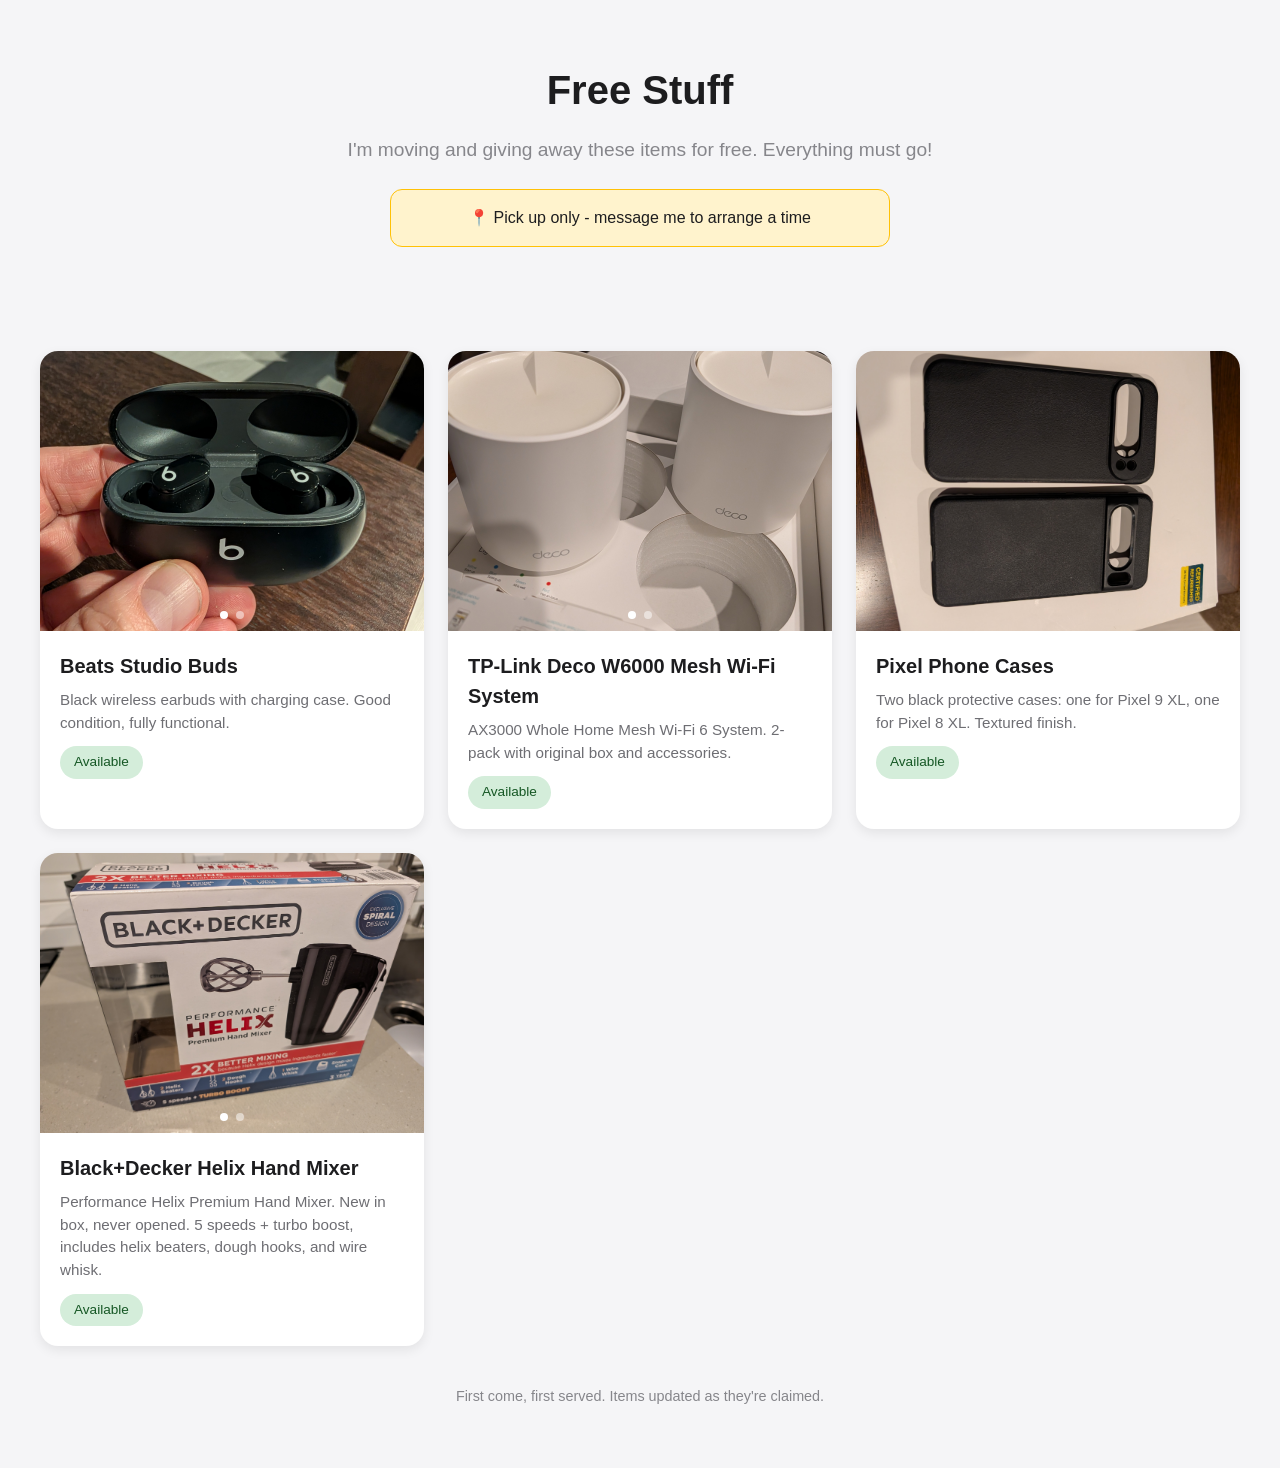
==== docs/free-stuff/index.html @ 8c1feb2b "Add free-stuff page" ====
<!DOCTYPE html>
<html lang="en">
<head>
  <meta charset="UTF-8">
  <meta name="viewport" content="width=device-width, initial-scale=1.0">
  <title>Free Stuff - Pick Up Only</title>
  <style>
    * {
      box-sizing: border-box;
      margin: 0;
      padding: 0;
    }

    body {
      font-family: -apple-system, BlinkMacSystemFont, 'Segoe UI', Roboto, Oxygen, Ubuntu, sans-serif;
      background: #f5f5f7;
      color: #1d1d1f;
      line-height: 1.5;
      padding: 20px;
    }

    .container {
      max-width: 1200px;
      margin: 0 auto;
    }

    header {
      text-align: center;
      padding: 40px 20px;
      margin-bottom: 40px;
    }

    h1 {
      font-size: 2.5rem;
      font-weight: 600;
      margin-bottom: 16px;
      color: #1d1d1f;
    }

    .subtitle {
      font-size: 1.2rem;
      color: #86868b;
      max-width: 600px;
      margin: 0 auto;
    }

    .notice {
      background: #fff3cd;
      border: 1px solid #ffc107;
      border-radius: 12px;
      padding: 16px 24px;
      margin: 24px auto;
      max-width: 500px;
      font-weight: 500;
    }

    .items-grid {
      display: grid;
      grid-template-columns: repeat(auto-fill, minmax(320px, 1fr));
      gap: 24px;
    }

    .item-card {
      background: white;
      border-radius: 18px;
      overflow: hidden;
      box-shadow: 0 4px 12px rgba(0,0,0,0.08);
      transition: transform 0.2s, box-shadow 0.2s;
    }

    .item-card:hover {
      transform: translateY(-4px);
      box-shadow: 0 8px 24px rgba(0,0,0,0.12);
    }

    .item-images {
      position: relative;
      height: 280px;
      overflow: hidden;
      background: #f5f5f7;
    }

    .item-images img {
      width: 100%;
      height: 100%;
      object-fit: cover;
      display: none;
    }

    .item-images img.active {
      display: block;
    }

    .image-nav {
      position: absolute;
      bottom: 12px;
      left: 50%;
      transform: translateX(-50%);
      display: flex;
      gap: 8px;
    }

    .image-dot {
      width: 8px;
      height: 8px;
      border-radius: 50%;
      background: rgba(255,255,255,0.5);
      border: none;
      cursor: pointer;
      transition: background 0.2s;
    }

    .image-dot.active {
      background: white;
    }

    .image-arrows {
      position: absolute;
      top: 50%;
      transform: translateY(-50%);
      width: 100%;
      display: flex;
      justify-content: space-between;
      padding: 0 8px;
      pointer-events: none;
    }

    .image-arrow {
      width: 36px;
      height: 36px;
      border-radius: 50%;
      background: rgba(255,255,255,0.9);
      border: none;
      cursor: pointer;
      display: flex;
      align-items: center;
      justify-content: center;
      font-size: 18px;
      color: #1d1d1f;
      pointer-events: auto;
      opacity: 0;
      transition: opacity 0.2s;
    }

    .item-images:hover .image-arrow {
      opacity: 1;
    }

    .image-arrow:hover {
      background: white;
    }

    .item-content {
      padding: 20px;
    }

    .item-title {
      font-size: 1.25rem;
      font-weight: 600;
      margin-bottom: 8px;
    }

    .item-description {
      color: #6e6e73;
      font-size: 0.95rem;
    }

    .item-status {
      display: inline-block;
      margin-top: 12px;
      padding: 6px 14px;
      border-radius: 20px;
      font-size: 0.85rem;
      font-weight: 500;
    }

    .item-status.available {
      background: #d4edda;
      color: #155724;
    }

    .item-status.taken {
      background: #f8d7da;
      color: #721c24;
    }

    footer {
      text-align: center;
      padding: 40px 20px;
      color: #86868b;
      font-size: 0.9rem;
    }

    @media (max-width: 600px) {
      h1 {
        font-size: 1.8rem;
      }

      .subtitle {
        font-size: 1rem;
      }

      .items-grid {
        grid-template-columns: 1fr;
      }
    }
  </style>
</head>
<body>
  <div class="container">
    <header>
      <h1>Free Stuff</h1>
      <p class="subtitle">I'm moving and giving away these items for free. Everything must go!</p>
      <div class="notice">
        📍 Pick up only - message me to arrange a time
      </div>
    </header>

    <div class="items-grid" id="items-grid">
      <!-- Items will be loaded here -->
    </div>

    <footer>
      <p>First come, first served. Items updated as they're claimed.</p>
    </footer>
  </div>

  <script>
    const items = [
      {
        "id": "beats-studio-buds",
        "title": "Beats Studio Buds",
        "description": "Black wireless earbuds with charging case. Good condition, fully functional.",
        "images": [
          "imgs/PXL_20251215_023956899.jpg",
          "imgs/PXL_20251215_024016701.jpg"
        ],
        "available": true
      },
      {
        "id": "tp-link-deco",
        "title": "TP-Link Deco W6000 Mesh Wi-Fi System",
        "description": "AX3000 Whole Home Mesh Wi-Fi 6 System. 2-pack with original box and accessories.",
        "images": [
          "imgs/PXL_20251215_024055820.jpg",
          "imgs/PXL_20251215_024107553.jpg"
        ],
        "available": true
      },
      {
        "id": "phone-cases",
        "title": "Pixel Phone Cases",
        "description": "Two black protective cases: one for Pixel 9 XL, one for Pixel 8 XL. Textured finish.",
        "images": [
          "imgs/PXL_20251215_024141815.jpg"
        ],
        "available": true
      },
      {
        "id": "hand-mixer",
        "title": "Black+Decker Helix Hand Mixer",
        "description": "Performance Helix Premium Hand Mixer. New in box, never opened. 5 speeds + turbo boost, includes helix beaters, dough hooks, and wire whisk.",
        "images": [
          "imgs/PXL_20251215_024423913.jpg",
          "imgs/PXL_20251215_024432372.jpg"
        ],
        "available": true
      }
    ];

    function createItemCard(item) {
      const hasMultipleImages = item.images.length > 1;

      let imagesHtml = item.images.map((img, idx) =>
        `<img src="${img}" alt="${item.title}" class="${idx === 0 ? 'active' : ''}" data-index="${idx}">`
      ).join('');

      let dotsHtml = '';
      let arrowsHtml = '';

      if (hasMultipleImages) {
        dotsHtml = `<div class="image-nav">
          ${item.images.map((_, idx) =>
            `<button class="image-dot ${idx === 0 ? 'active' : ''}" data-index="${idx}"></button>`
          ).join('')}
        </div>`;

        arrowsHtml = `<div class="image-arrows">
          <button class="image-arrow prev">‹</button>
          <button class="image-arrow next">›</button>
        </div>`;
      }

      return `
        <div class="item-card" data-item-id="${item.id}">
          <div class="item-images">
            ${imagesHtml}
            ${dotsHtml}
            ${arrowsHtml}
          </div>
          <div class="item-content">
            <h2 class="item-title">${item.title}</h2>
            <p class="item-description">${item.description}</p>
            <span class="item-status ${item.available ? 'available' : 'taken'}">
              ${item.available ? 'Available' : 'Taken'}
            </span>
          </div>
        </div>
      `;
    }

    function initImageCarousel(card) {
      const images = card.querySelectorAll('.item-images img');
      const dots = card.querySelectorAll('.image-dot');
      const prevBtn = card.querySelector('.image-arrow.prev');
      const nextBtn = card.querySelector('.image-arrow.next');

      if (images.length <= 1) return;

      let currentIndex = 0;

      function showImage(index) {
        images.forEach(img => img.classList.remove('active'));
        dots.forEach(dot => dot.classList.remove('active'));
        images[index].classList.add('active');
        dots[index].classList.add('active');
        currentIndex = index;
      }

      dots.forEach(dot => {
        dot.addEventListener('click', () => {
          showImage(parseInt(dot.dataset.index));
        });
      });

      if (prevBtn && nextBtn) {
        prevBtn.addEventListener('click', () => {
          const newIndex = currentIndex === 0 ? images.length - 1 : currentIndex - 1;
          showImage(newIndex);
        });

        nextBtn.addEventListener('click', () => {
          const newIndex = currentIndex === images.length - 1 ? 0 : currentIndex + 1;
          showImage(newIndex);
        });
      }
    }

    // Render items
    const grid = document.getElementById('items-grid');
    grid.innerHTML = items.map(createItemCard).join('');

    // Initialize carousels
    document.querySelectorAll('.item-card').forEach(initImageCarousel);
  </script>
</body>
</html>
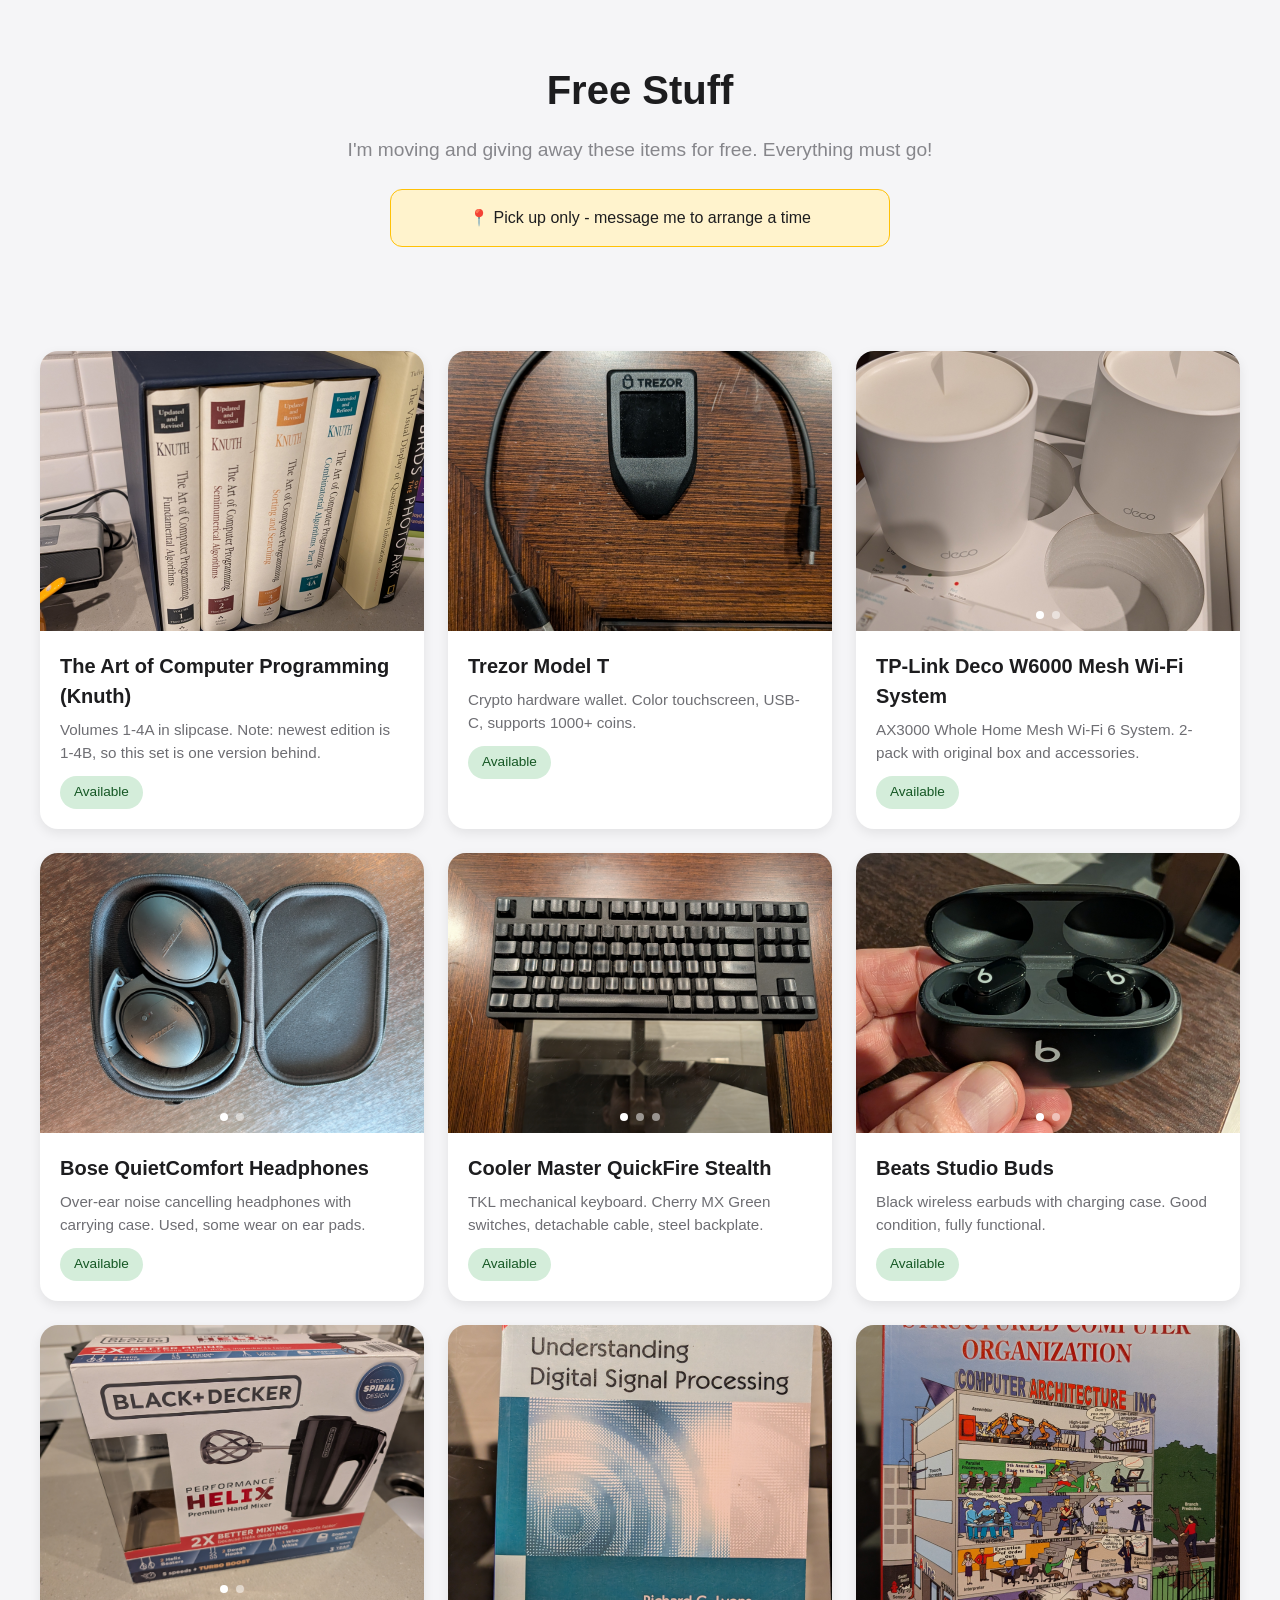
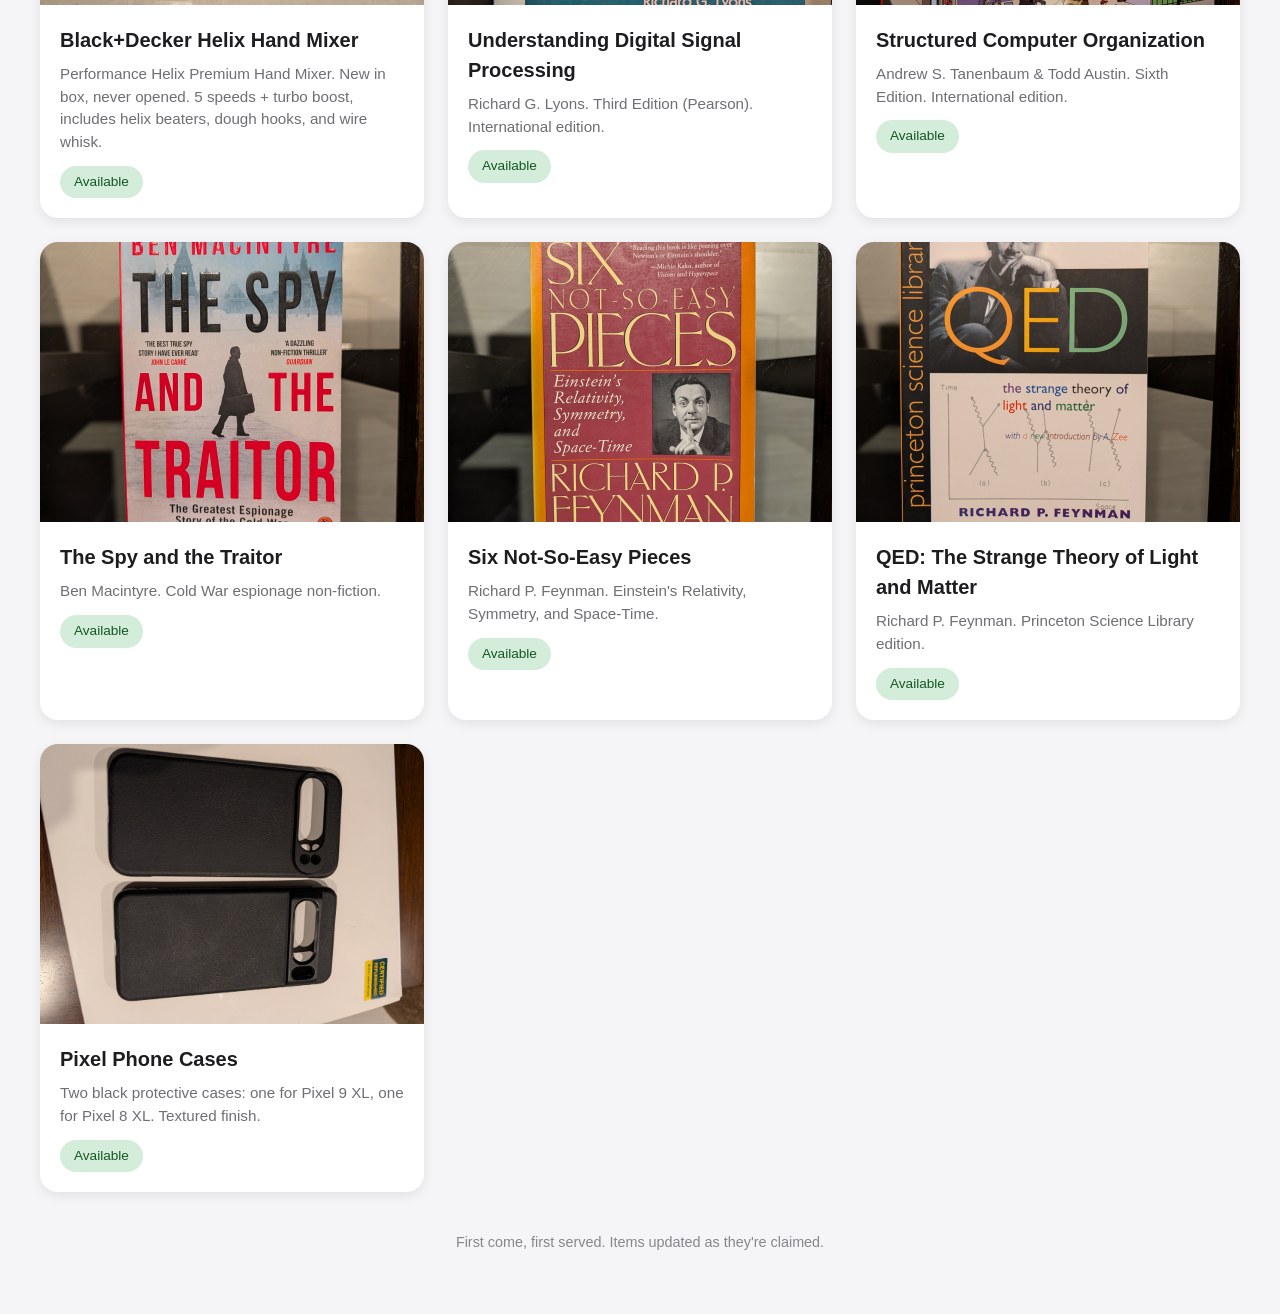
==== commit fc7b2c61: "Add more items" ====
--- a/docs/free-stuff/index.html
+++ b/docs/free-stuff/index.html
@@ -228,43 +228,108 @@
   <script>
     const items = [
       {
+        "id": "knuth-taocp",
+        "title": "The Art of Computer Programming (Knuth)",
+        "description": "Volumes 1-4A in slipcase. Note: newest edition is 1-4B, so this set is one version behind.",
+        "images": ["imgs/PXL_20251215_024613001.jpg"],
+        "available": true,
+        "value": 200
+      },
+      {
+        "id": "trezor-model-t",
+        "title": "Trezor Model T",
+        "description": "Crypto hardware wallet. Color touchscreen, USB-C, supports 1000+ coins.",
+        "images": ["imgs/PXL_20251215_035253134.jpg"],
+        "available": true,
+        "value": 180
+      },
+      {
+        "id": "tp-link-deco",
+        "title": "TP-Link Deco W6000 Mesh Wi-Fi System",
+        "description": "AX3000 Whole Home Mesh Wi-Fi 6 System. 2-pack with original box and accessories.",
+        "images": ["imgs/PXL_20251215_024055820.jpg", "imgs/PXL_20251215_024107553.jpg"],
+        "available": true,
+        "value": 150
+      },
+      {
+        "id": "bose-headphones",
+        "title": "Bose QuietComfort Headphones",
+        "description": "Over-ear noise cancelling headphones with carrying case. Used, some wear on ear pads.",
+        "images": ["imgs/PXL_20251210_184411046.jpg", "imgs/PXL_20251210_184417467.jpg"],
+        "available": true,
+        "value": 100
+      },
+      {
+        "id": "cm-keyboard",
+        "title": "Cooler Master QuickFire Stealth",
+        "description": "TKL mechanical keyboard. Cherry MX Green switches, detachable cable, steel backplate.",
+        "images": ["imgs/PXL_20251215_035314799.jpg", "imgs/PXL_20251215_035319738.jpg", "imgs/PXL_20251215_035328590.jpg"],
+        "available": true,
+        "value": 80
+      },
+      {
         "id": "beats-studio-buds",
         "title": "Beats Studio Buds",
         "description": "Black wireless earbuds with charging case. Good condition, fully functional.",
-        "images": [
-          "imgs/PXL_20251215_023956899.jpg",
-          "imgs/PXL_20251215_024016701.jpg"
-        ],
-        "available": true
-      },
-      {
-        "id": "tp-link-deco",
-        "title": "TP-Link Deco W6000 Mesh Wi-Fi System",
-        "description": "AX3000 Whole Home Mesh Wi-Fi 6 System. 2-pack with original box and accessories.",
-        "images": [
-          "imgs/PXL_20251215_024055820.jpg",
-          "imgs/PXL_20251215_024107553.jpg"
-        ],
-        "available": true
+        "images": ["imgs/PXL_20251215_023956899.jpg", "imgs/PXL_20251215_024016701.jpg"],
+        "available": true,
+        "value": 50
+      },
+      {
+        "id": "hand-mixer",
+        "title": "Black+Decker Helix Hand Mixer",
+        "description": "Performance Helix Premium Hand Mixer. New in box, never opened. 5 speeds + turbo boost, includes helix beaters, dough hooks, and wire whisk.",
+        "images": ["imgs/PXL_20251215_024423913.jpg", "imgs/PXL_20251215_024432372.jpg"],
+        "available": true,
+        "value": 45
+      },
+      {
+        "id": "dsp-lyons",
+        "title": "Understanding Digital Signal Processing",
+        "description": "Richard G. Lyons. Third Edition (Pearson). International edition.",
+        "images": ["imgs/PXL_20251215_034519464.jpg"],
+        "available": true,
+        "value": 20
+      },
+      {
+        "id": "tanenbaum-computer-org",
+        "title": "Structured Computer Organization",
+        "description": "Andrew S. Tanenbaum & Todd Austin. Sixth Edition. International edition.",
+        "images": ["imgs/PXL_20251215_034526901.jpg"],
+        "available": true,
+        "value": 20
+      },
+      {
+        "id": "spy-traitor",
+        "title": "The Spy and the Traitor",
+        "description": "Ben Macintyre. Cold War espionage non-fiction.",
+        "images": ["imgs/PXL_20251215_034455277.jpg"],
+        "available": true,
+        "value": 15
+      },
+      {
+        "id": "feynman-six-pieces",
+        "title": "Six Not-So-Easy Pieces",
+        "description": "Richard P. Feynman. Einstein's Relativity, Symmetry, and Space-Time.",
+        "images": ["imgs/PXL_20251215_034503387.jpg"],
+        "available": true,
+        "value": 15
+      },
+      {
+        "id": "feynman-qed",
+        "title": "QED: The Strange Theory of Light and Matter",
+        "description": "Richard P. Feynman. Princeton Science Library edition.",
+        "images": ["imgs/PXL_20251215_034509698.jpg"],
+        "available": true,
+        "value": 15
       },
       {
         "id": "phone-cases",
         "title": "Pixel Phone Cases",
         "description": "Two black protective cases: one for Pixel 9 XL, one for Pixel 8 XL. Textured finish.",
-        "images": [
-          "imgs/PXL_20251215_024141815.jpg"
-        ],
-        "available": true
-      },
-      {
-        "id": "hand-mixer",
-        "title": "Black+Decker Helix Hand Mixer",
-        "description": "Performance Helix Premium Hand Mixer. New in box, never opened. 5 speeds + turbo boost, includes helix beaters, dough hooks, and wire whisk.",
-        "images": [
-          "imgs/PXL_20251215_024423913.jpg",
-          "imgs/PXL_20251215_024432372.jpg"
-        ],
-        "available": true
+        "images": ["imgs/PXL_20251215_024141815.jpg"],
+        "available": true,
+        "value": 2
       }
     ];
 
@@ -346,9 +411,9 @@
       }
     }
 
-    // Render items
+    // Render items sorted by value descending
     const grid = document.getElementById('items-grid');
-    grid.innerHTML = items.map(createItemCard).join('');
+    grid.innerHTML = [...items].sort((a, b) => b.value - a.value).map(createItemCard).join('');
 
     // Initialize carousels
     document.querySelectorAll('.item-card').forEach(initImageCarousel);
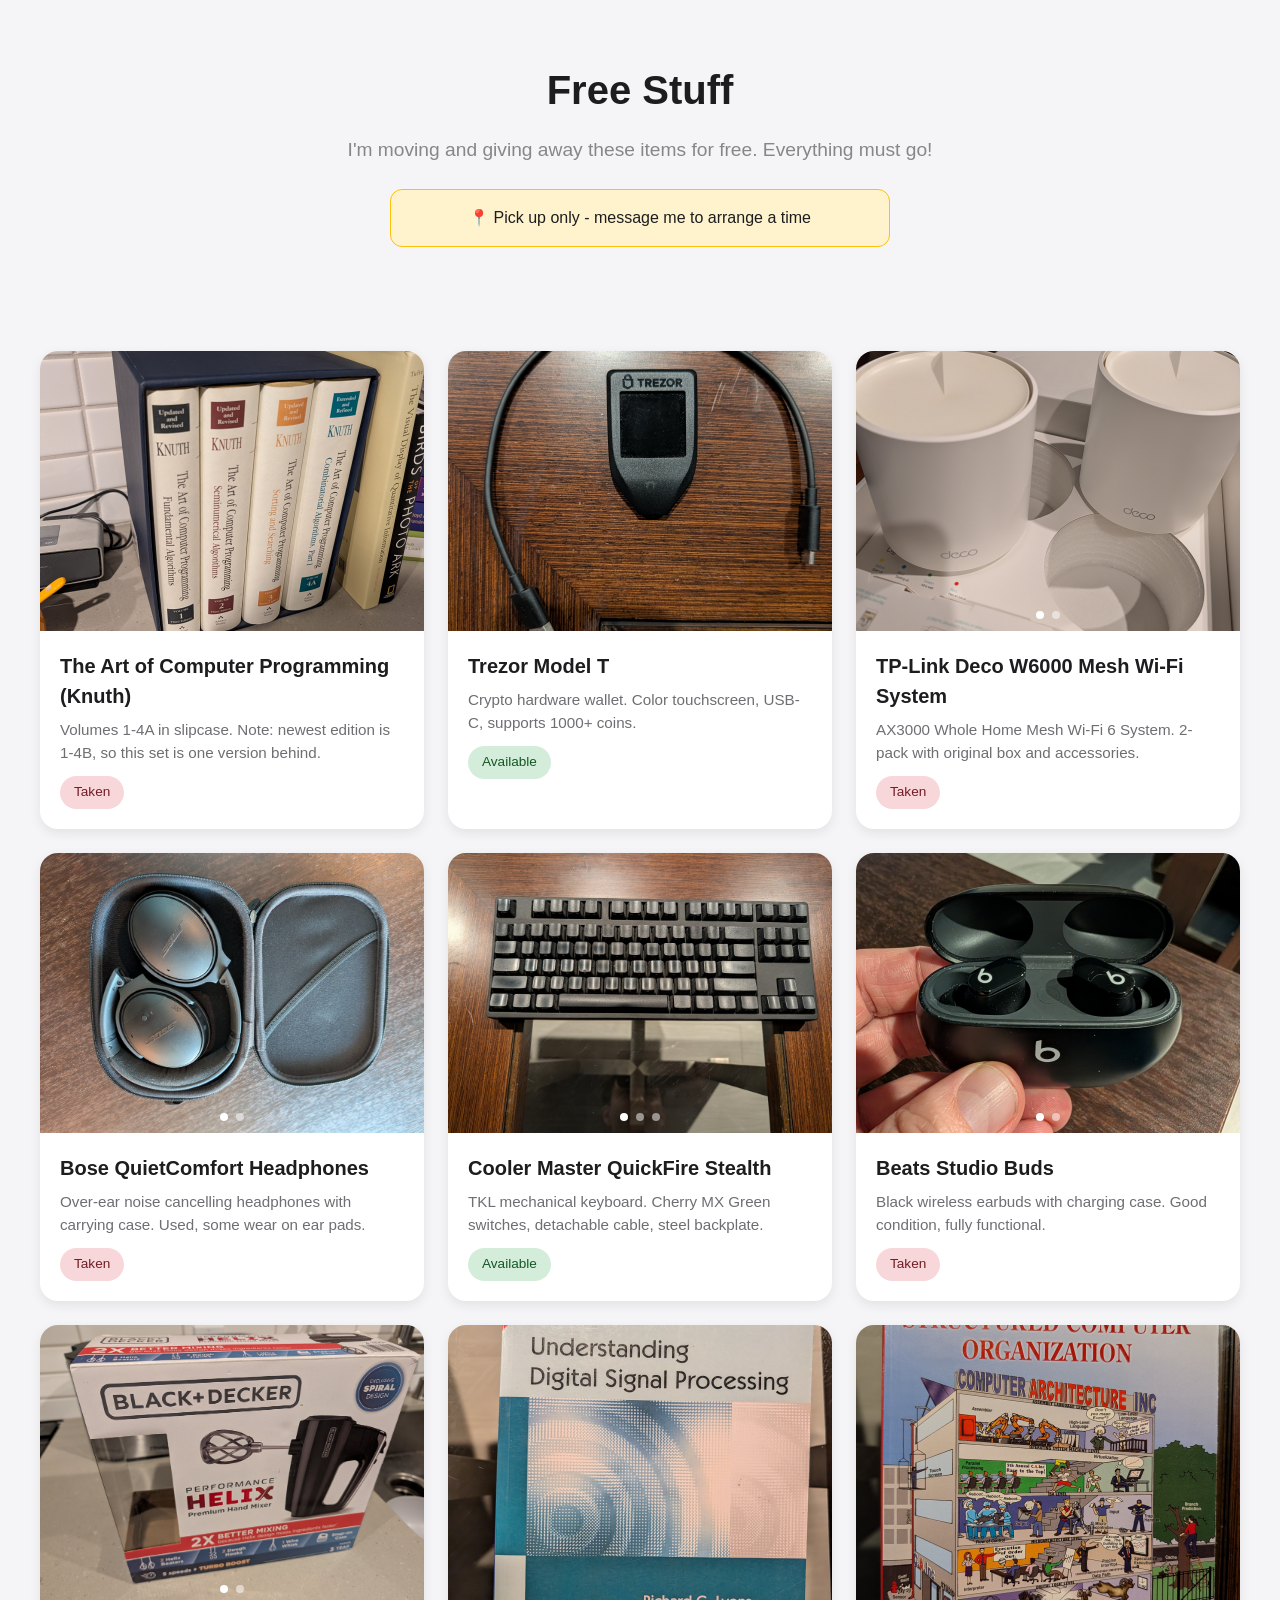
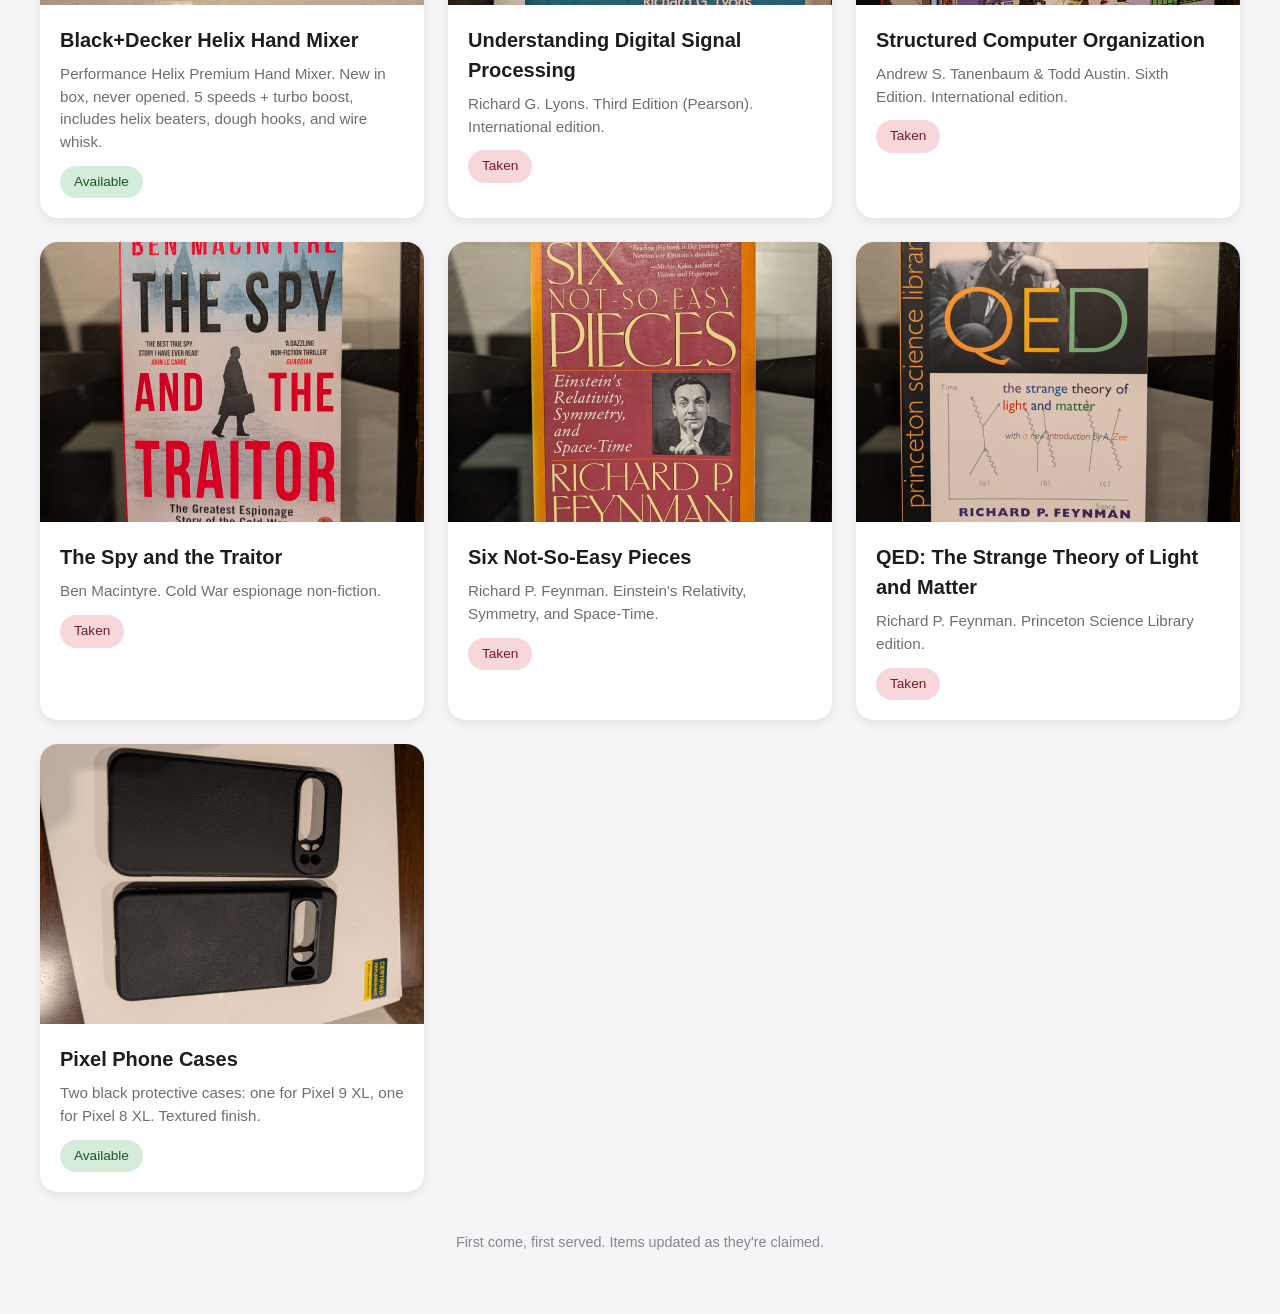
==== commit e29cf74a: "Mark items" ====
--- a/docs/free-stuff/index.html
+++ b/docs/free-stuff/index.html
@@ -232,7 +232,7 @@
         "title": "The Art of Computer Programming (Knuth)",
         "description": "Volumes 1-4A in slipcase. Note: newest edition is 1-4B, so this set is one version behind.",
         "images": ["imgs/PXL_20251215_024613001.jpg"],
-        "available": true,
+        "available": false,
         "value": 200
       },
       {
@@ -248,7 +248,7 @@
         "title": "TP-Link Deco W6000 Mesh Wi-Fi System",
         "description": "AX3000 Whole Home Mesh Wi-Fi 6 System. 2-pack with original box and accessories.",
         "images": ["imgs/PXL_20251215_024055820.jpg", "imgs/PXL_20251215_024107553.jpg"],
-        "available": true,
+        "available": false,
         "value": 150
       },
       {
@@ -256,7 +256,7 @@
         "title": "Bose QuietComfort Headphones",
         "description": "Over-ear noise cancelling headphones with carrying case. Used, some wear on ear pads.",
         "images": ["imgs/PXL_20251210_184411046.jpg", "imgs/PXL_20251210_184417467.jpg"],
-        "available": true,
+        "available": false,
         "value": 100
       },
       {
@@ -272,7 +272,7 @@
         "title": "Beats Studio Buds",
         "description": "Black wireless earbuds with charging case. Good condition, fully functional.",
         "images": ["imgs/PXL_20251215_023956899.jpg", "imgs/PXL_20251215_024016701.jpg"],
-        "available": true,
+        "available": false,
         "value": 50
       },
       {
@@ -288,7 +288,7 @@
         "title": "Understanding Digital Signal Processing",
         "description": "Richard G. Lyons. Third Edition (Pearson). International edition.",
         "images": ["imgs/PXL_20251215_034519464.jpg"],
-        "available": true,
+        "available": false,
         "value": 20
       },
       {
@@ -296,7 +296,7 @@
         "title": "Structured Computer Organization",
         "description": "Andrew S. Tanenbaum & Todd Austin. Sixth Edition. International edition.",
         "images": ["imgs/PXL_20251215_034526901.jpg"],
-        "available": true,
+        "available": false,
         "value": 20
       },
       {
@@ -304,7 +304,7 @@
         "title": "The Spy and the Traitor",
         "description": "Ben Macintyre. Cold War espionage non-fiction.",
         "images": ["imgs/PXL_20251215_034455277.jpg"],
-        "available": true,
+        "available": false,
         "value": 15
       },
       {
@@ -312,7 +312,7 @@
         "title": "Six Not-So-Easy Pieces",
         "description": "Richard P. Feynman. Einstein's Relativity, Symmetry, and Space-Time.",
         "images": ["imgs/PXL_20251215_034503387.jpg"],
-        "available": true,
+        "available": false,
         "value": 15
       },
       {
@@ -320,7 +320,7 @@
         "title": "QED: The Strange Theory of Light and Matter",
         "description": "Richard P. Feynman. Princeton Science Library edition.",
         "images": ["imgs/PXL_20251215_034509698.jpg"],
-        "available": true,
+        "available": false,
         "value": 15
       },
       {
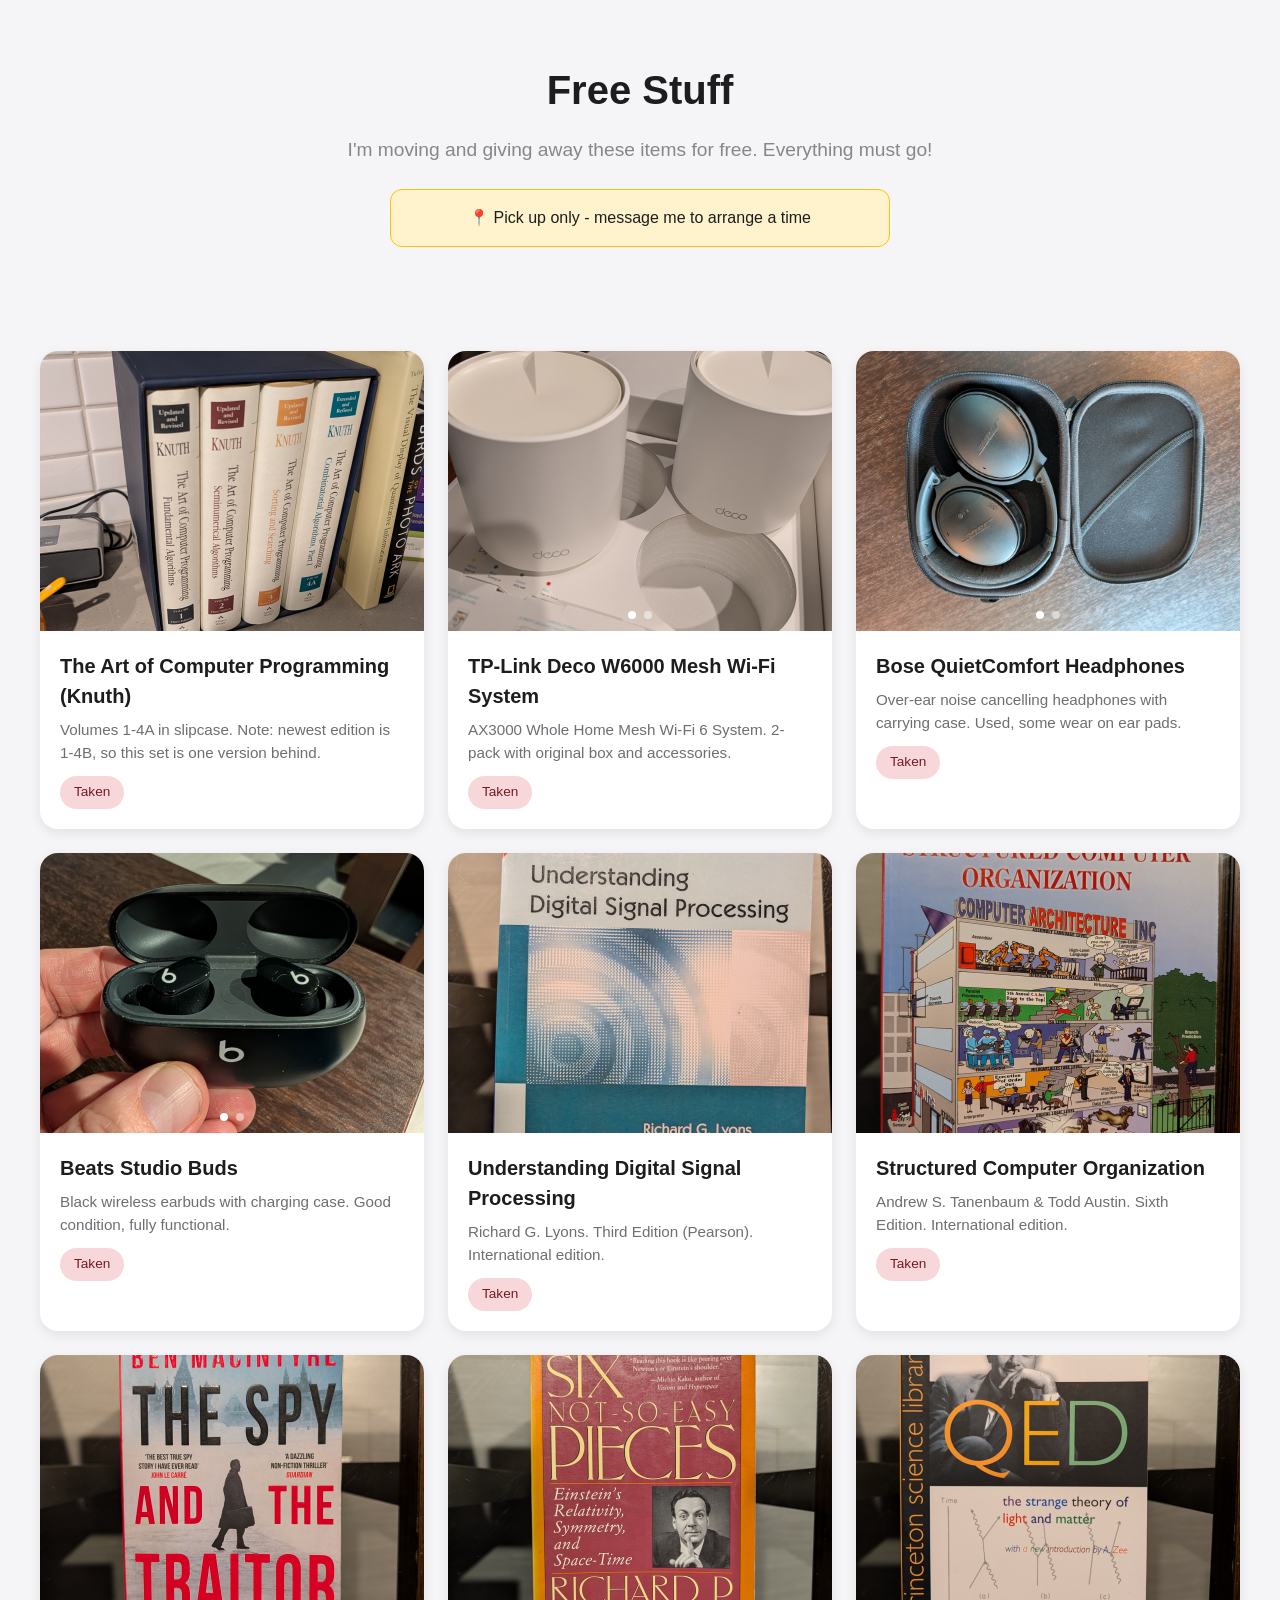
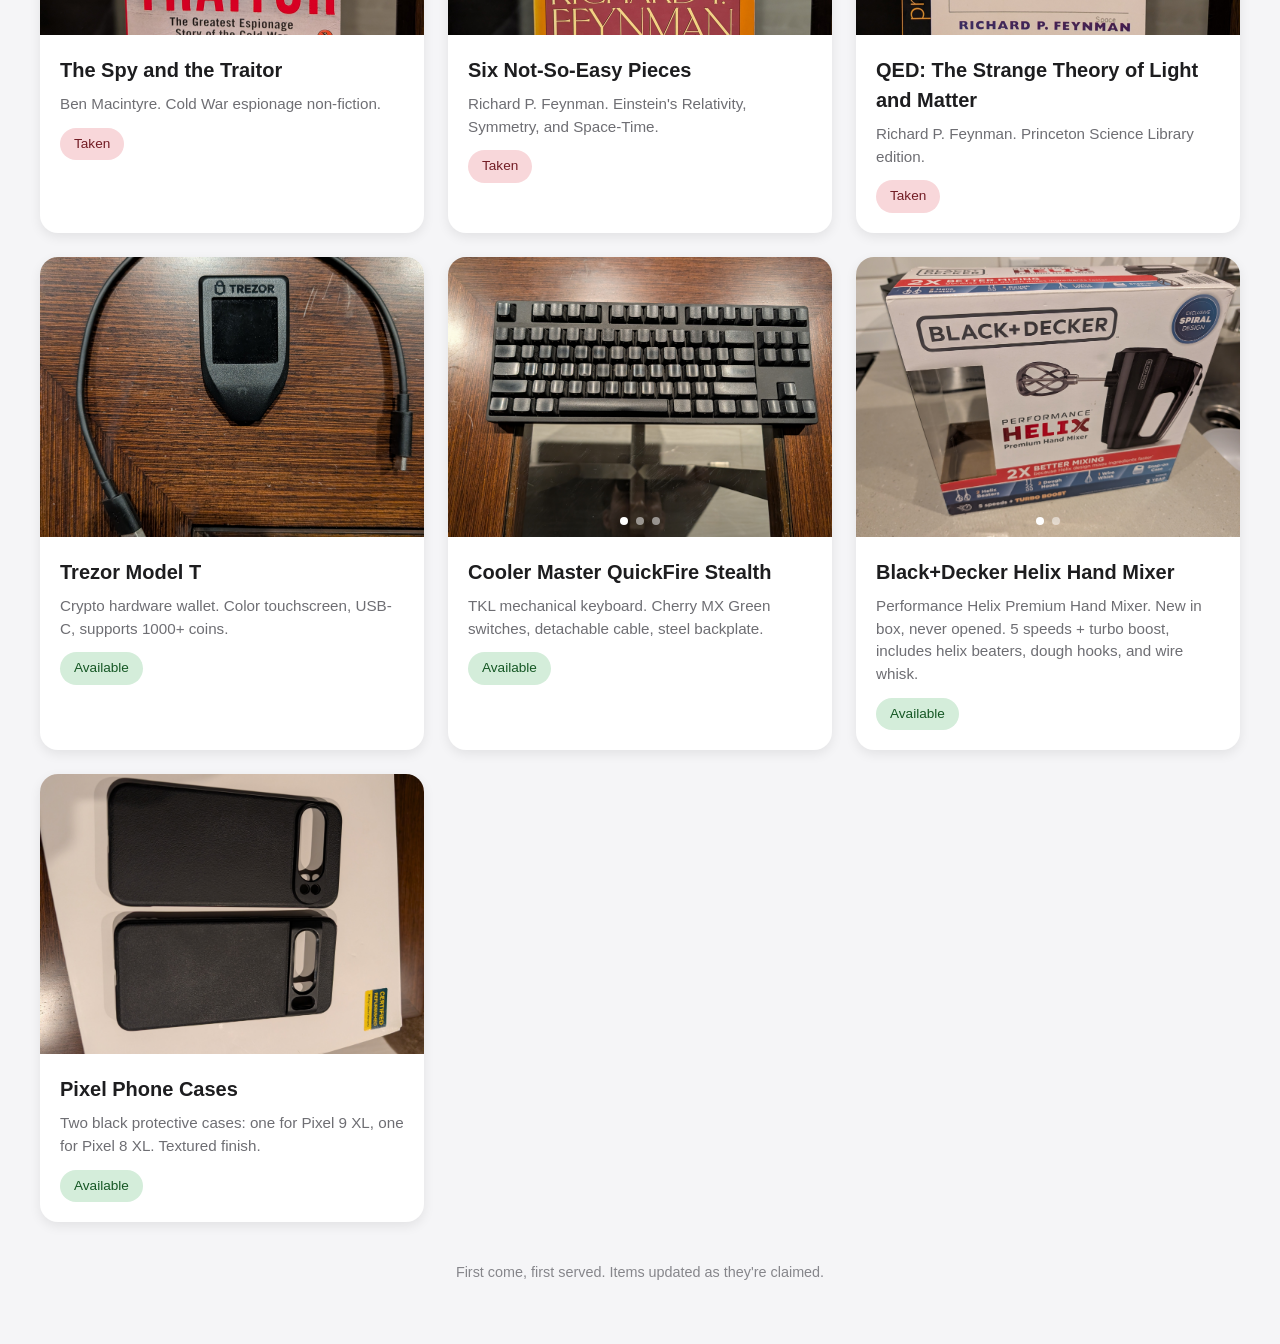
==== commit d899f16b: "Put taken at end" ====
--- a/docs/free-stuff/index.html
+++ b/docs/free-stuff/index.html
@@ -411,9 +411,9 @@
       }
     }
 
-    // Render items sorted by value descending
+    // Render items sorted by availability (available at bottom), then value descending
     const grid = document.getElementById('items-grid');
-    grid.innerHTML = [...items].sort((a, b) => b.value - a.value).map(createItemCard).join('');
+    grid.innerHTML = [...items].sort((a, b) => (a.available - b.available) || (b.value - a.value)).map(createItemCard).join('');
 
     // Initialize carousels
     document.querySelectorAll('.item-card').forEach(initImageCarousel);
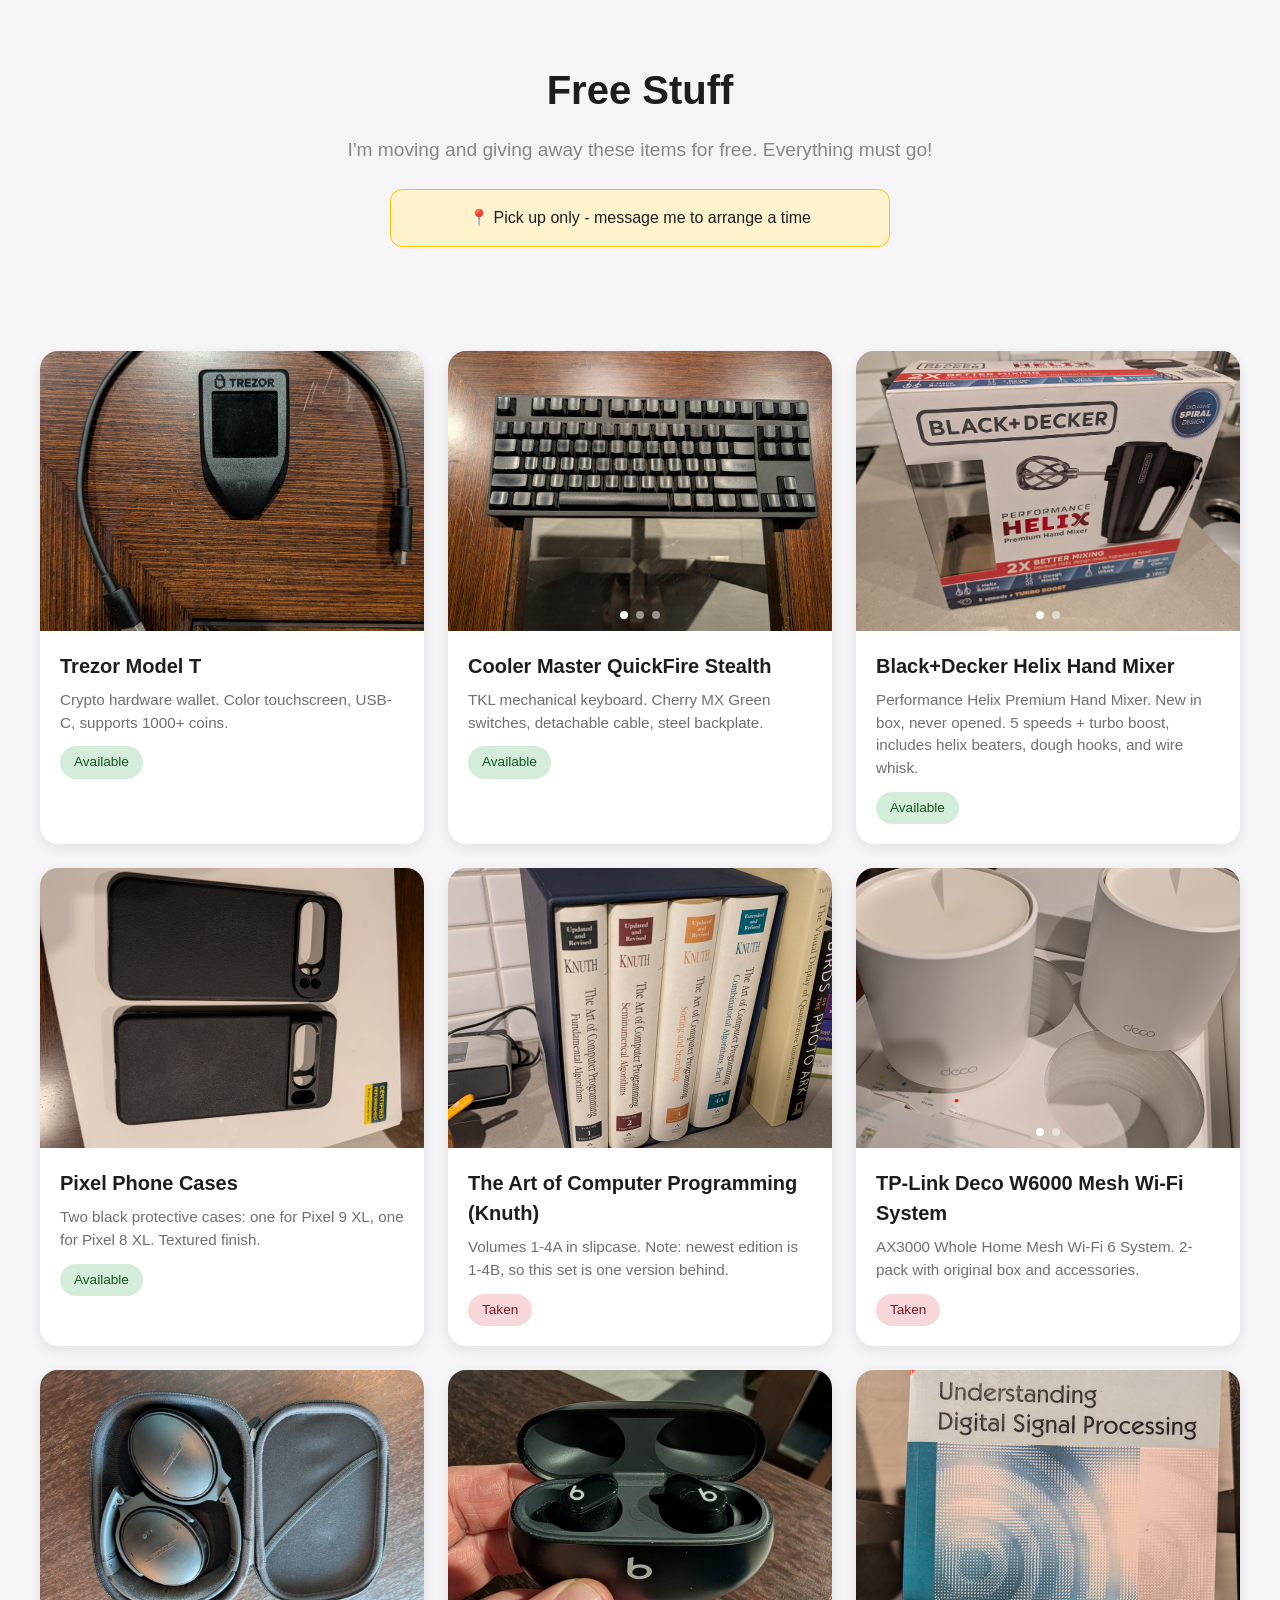
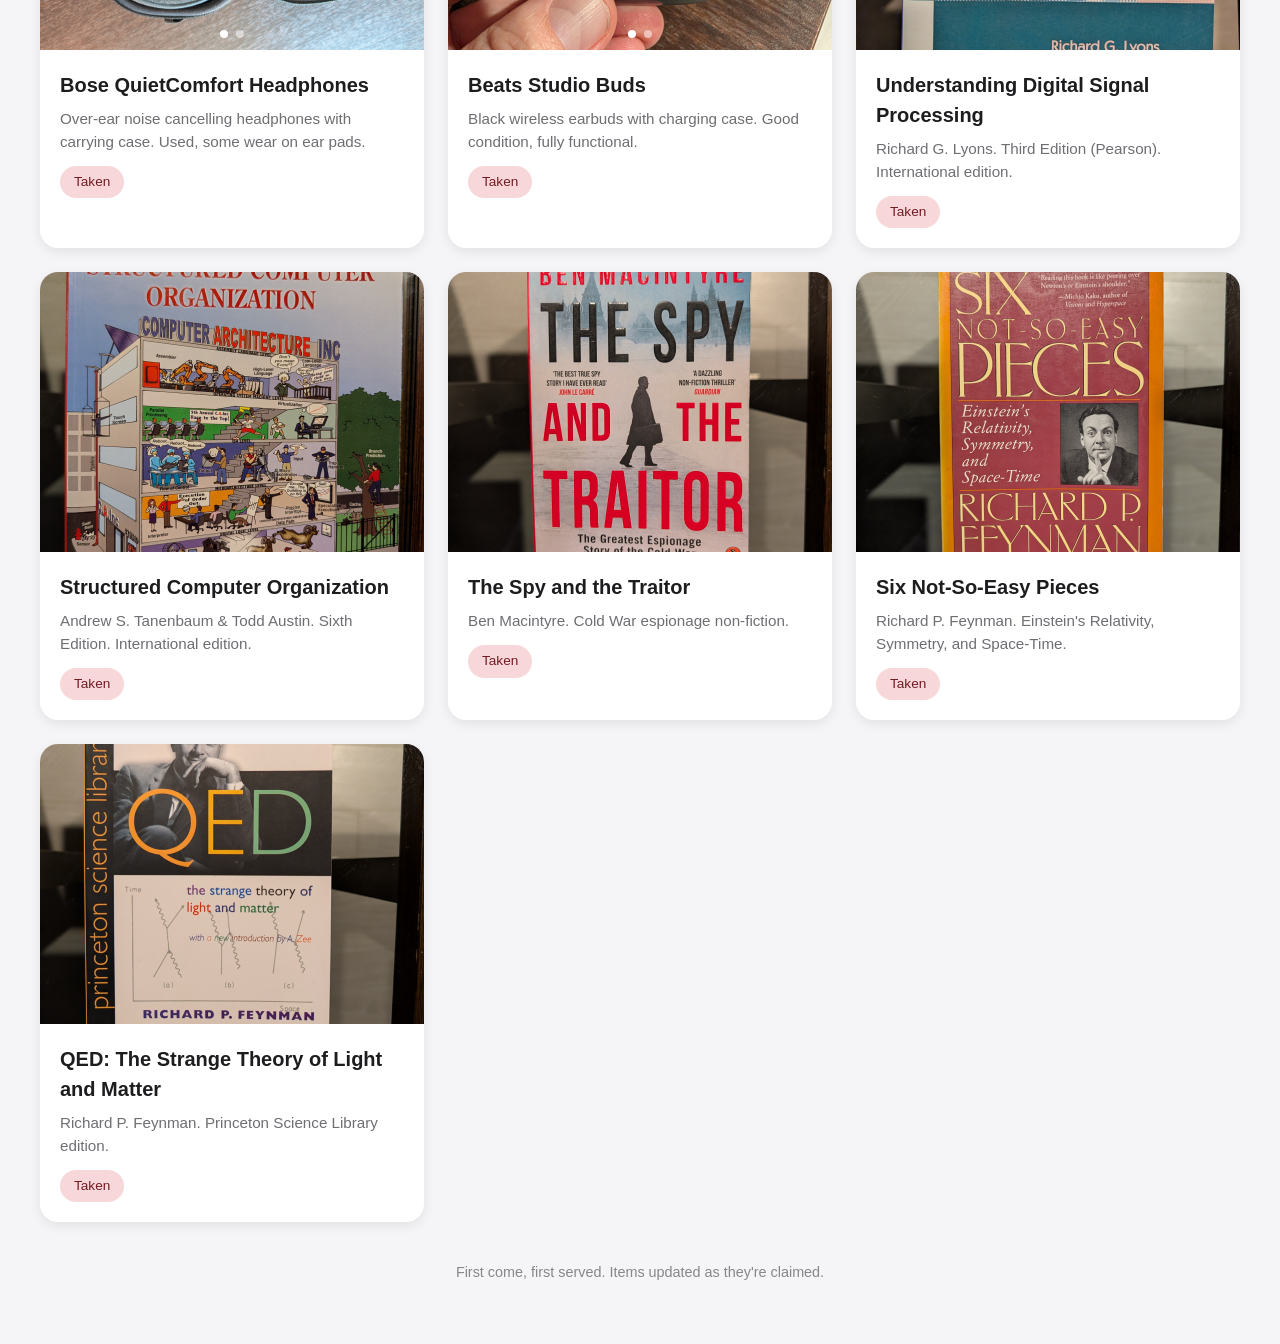
==== commit 370d37eb: "Fix sort order" ====
--- a/docs/free-stuff/index.html
+++ b/docs/free-stuff/index.html
@@ -411,9 +411,9 @@
       }
     }
 
-    // Render items sorted by availability (available at bottom), then value descending
+    // Render items sorted by availability (available at top), then value descending
     const grid = document.getElementById('items-grid');
-    grid.innerHTML = [...items].sort((a, b) => (a.available - b.available) || (b.value - a.value)).map(createItemCard).join('');
+    grid.innerHTML = [...items].sort((a, b) => (b.available - a.available) || (b.value - a.value)).map(createItemCard).join('');
 
     // Initialize carousels
     document.querySelectorAll('.item-card').forEach(initImageCarousel);
